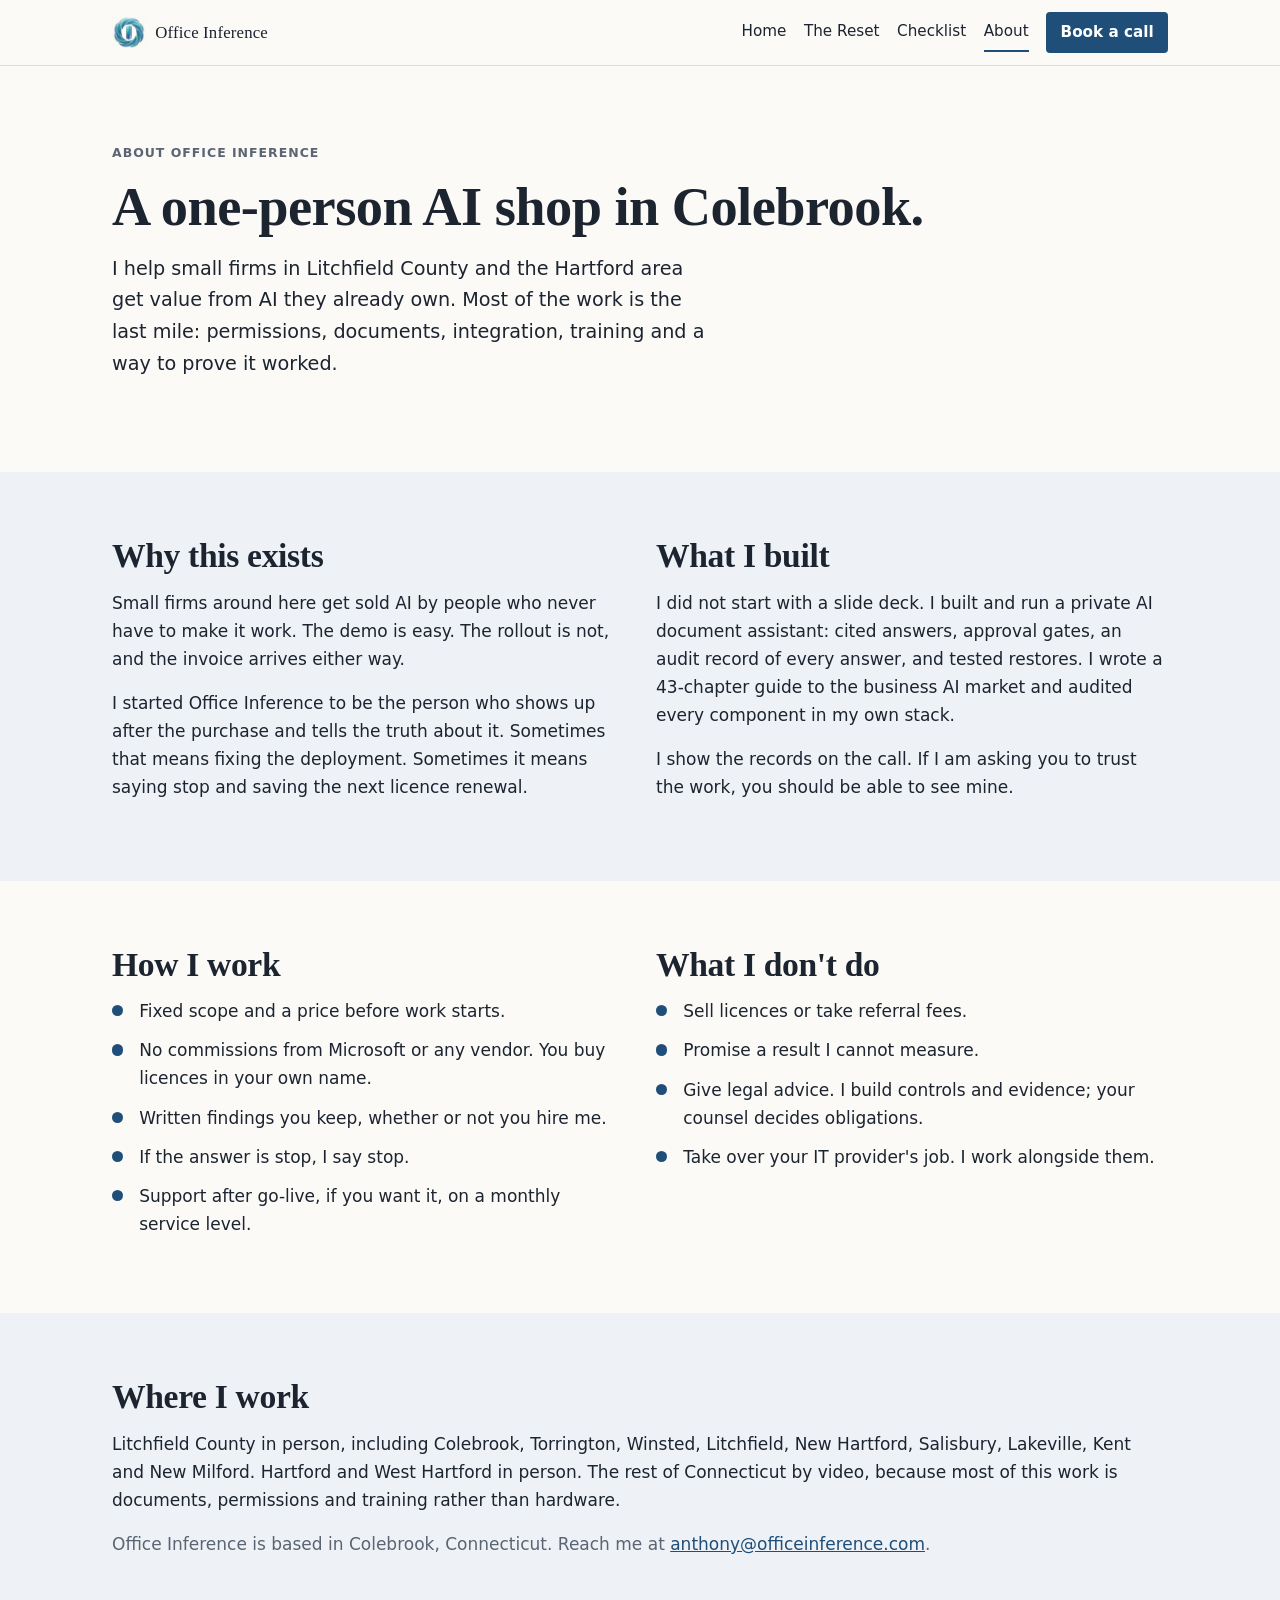
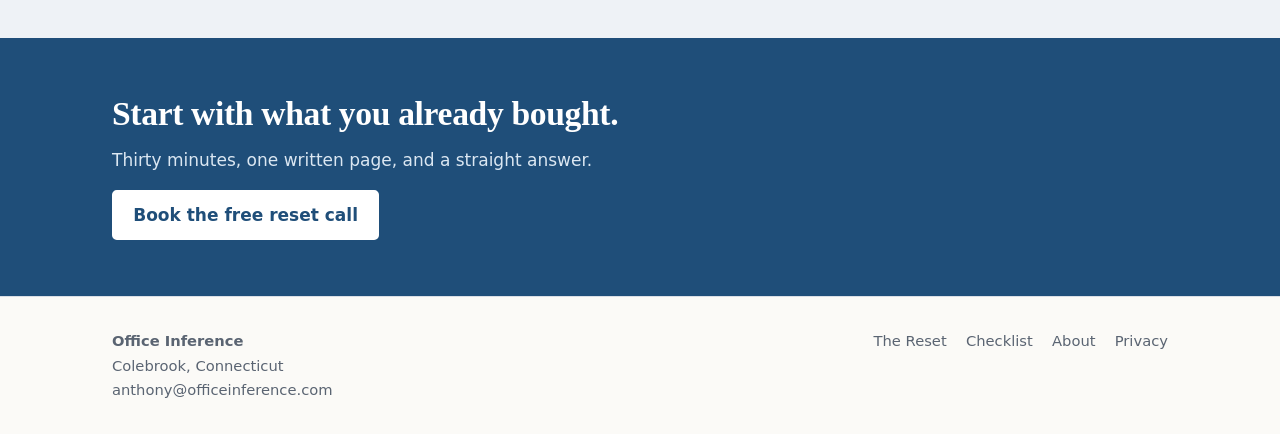
==== about/index.html @ 97ce5707 "Rebuild the site around the AI Reset campaign" ====
<!DOCTYPE html>
<html lang="en">
<head>
<meta charset="utf-8">
<meta name="viewport" content="width=device-width, initial-scale=1">
<title>About | Office Inference</title>
<meta name="description" content="Office Inference is a one-person AI shop in Colebrook, Connecticut. I help small firms get value from AI they already own, with fixed scope and no vendor commissions.">
<link rel="canonical" href="https://officeinference.com/about/">
<link rel="icon" href="/favicon.ico">
<link rel="stylesheet" href="/styles.css">
</head>
<body>
<a class="skip-link" href="#main">Skip to content</a>
<header class="site-header">
  <div class="wrap header-inner">
    <a class="brand-link" href="/">
      <img src="/brand/oi-logo-300.png" alt="Office Inference logo" width="300" height="300">
      <span class="brand-name">Office Inference</span>
    </a>
    <nav class="site-nav" aria-label="Main">
      <a href="/">Home</a>
      <a href="/ai-reset/">The Reset</a>
      <a href="/checklist/">Checklist</a>
      <a href="/about/" aria-current="page">About</a>
      <a class="nav-cta" href="/ai-reset/">Book a call</a>
    </nav>
  </div>
</header>

<main id="main">
  <section class="hero">
    <div class="wrap">
      <p class="eyebrow">About Office Inference</p>
      <h1>A one-person AI shop in Colebrook.</h1>
      <p class="lead">I help small firms in Litchfield County and the Hartford area get value from AI they already own. Most of the work is the last mile: permissions, documents, integration, training and a way to prove it worked.</p>
    </div>
  </section>

  <section class="block tint">
    <div class="wrap split">
      <div>
        <h2>Why this exists</h2>
        <p>Small firms around here get sold AI by people who never have to make it work. The demo is easy. The rollout is not, and the invoice arrives either way.</p>
        <p>I started Office Inference to be the person who shows up after the purchase and tells the truth about it. Sometimes that means fixing the deployment. Sometimes it means saying stop and saving the next licence renewal.</p>
      </div>
      <div>
        <h2>What I built</h2>
        <p>I did not start with a slide deck. I built and run a private AI document assistant: cited answers, approval gates, an audit record of every answer, and tested restores. I wrote a 43-chapter guide to the business AI market and audited every component in my own stack.</p>
        <p>I show the records on the call. If I am asking you to trust the work, you should be able to see mine.</p>
      </div>
    </div>
  </section>

  <section class="block">
    <div class="wrap split">
      <div>
        <h2>How I work</h2>
        <ul class="checklist">
          <li>Fixed scope and a price before work starts.</li>
          <li>No commissions from Microsoft or any vendor. You buy licences in your own name.</li>
          <li>Written findings you keep, whether or not you hire me.</li>
          <li>If the answer is stop, I say stop.</li>
          <li>Support after go-live, if you want it, on a monthly service level.</li>
        </ul>
      </div>
      <div>
        <h2>What I don't do</h2>
        <ul class="checklist">
          <li>Sell licences or take referral fees.</li>
          <li>Promise a result I cannot measure.</li>
          <li>Give legal advice. I build controls and evidence; your counsel decides obligations.</li>
          <li>Take over your IT provider's job. I work alongside them.</li>
        </ul>
      </div>
    </div>
  </section>

  <section class="block tint">
    <div class="wrap">
      <h2>Where I work</h2>
      <p>Litchfield County in person, including Colebrook, Torrington, Winsted, Litchfield, New Hartford, Salisbury, Lakeville, Kent and New Milford. Hartford and West Hartford in person. The rest of Connecticut by video, because most of this work is documents, permissions and training rather than hardware.</p>
      <p class="muted">Office Inference is based in Colebrook, Connecticut. Reach me at <a href="mailto:anthony@officeinference.com">anthony@officeinference.com</a>.</p>
    </div>
  </section>

  <section class="cta-band">
    <div class="wrap">
      <h2>Start with what you already bought.</h2>
      <p>Thirty minutes, one written page, and a straight answer.</p>
      <a class="button" href="/ai-reset/">Book the free reset call</a>
    </div>
  </section>
</main>

<footer class="site-footer">
  <div class="wrap footer-grid">
    <div>
      <strong>Office Inference</strong><br>
      Colebrook, Connecticut<br>
      <a href="mailto:anthony@officeinference.com">anthony@officeinference.com</a>
    </div>
    <nav class="footer-links" aria-label="Footer">
      <a href="/ai-reset/">The Reset</a>
      <a href="/checklist/">Checklist</a>
      <a href="/about/">About</a>
      <a href="/privacy/">Privacy</a>
    </nav>
  </div>
</footer>
</body>
</html>
---- styles.css ----
:root {
  --navy: #1f4e79;
  --navy-dark: #163a5a;
  --ink: #1c2430;
  --muted: #5a6472;
  --paper: #fbfaf7;
  --tint: #eef2f6;
  --line: #d9dee5;
  --white: #ffffff;
  --serif: Georgia, "Times New Roman", serif;
  --sans: system-ui, -apple-system, "Segoe UI", Roboto, "Helvetica Neue", Arial, sans-serif;
}

*, *::before, *::after { box-sizing: border-box; }

html { scroll-behavior: smooth; }

body {
  margin: 0;
  font-family: var(--sans);
  font-size: 1.0625rem;
  line-height: 1.65;
  color: var(--ink);
  background: var(--paper);
}

h1, h2, h3 {
  font-family: var(--serif);
  font-weight: 600;
  line-height: 1.2;
  margin: 0 0 0.75rem;
  letter-spacing: -0.01em;
}

h1 { font-size: clamp(2.1rem, 5vw, 3.4rem); }
h2 { font-size: clamp(1.5rem, 3vw, 2.1rem); }
h3 { font-size: 1.2rem; }
p { margin: 0 0 1rem; }
a { color: var(--navy); }
a:hover { color: var(--navy-dark); }

.skip-link {
  position: absolute; top: -4rem; left: 0.5rem; z-index: 50;
  background: var(--navy); color: var(--white); padding: 0.5rem 0.75rem;
}
.skip-link:focus { top: 0.5rem; }

.wrap { max-width: 70rem; margin-inline: auto; padding-inline: 1.25rem; }
@media (min-width: 45rem) { .wrap { padding-inline: 2rem; } }

.site-header {
  border-bottom: 1px solid var(--line);
  background: rgba(251, 250, 247, 0.96);
  position: sticky; top: 0; z-index: 30;
  backdrop-filter: blur(6px);
}
.header-inner {
  display: flex; flex-wrap: wrap; align-items: center; gap: 1rem 1.5rem;
  padding-block: 0.75rem;
}
.brand-link { display: inline-flex; align-items: center; gap: 0.6rem; text-decoration: none; color: var(--ink); }
.brand-link img { height: 2.1rem; width: auto; }
.brand-name { font-family: var(--serif); font-size: 1.05rem; letter-spacing: 0.01em; }
.site-nav { display: flex; flex-wrap: wrap; gap: 0.4rem 1.1rem; margin-left: auto; align-items: center; }
.site-nav a {
  text-decoration: none; color: var(--ink); font-size: 0.95rem; padding: 0.35rem 0;
  border-bottom: 2px solid transparent;
}
.site-nav a:hover, .site-nav a[aria-current="page"] { border-bottom-color: var(--navy); }
.site-nav .nav-cta {
  background: var(--navy); color: var(--white); padding: 0.5rem 0.9rem;
  border-radius: 0.25rem; border-bottom: 0; font-weight: 600;
}
.site-nav .nav-cta:hover { background: var(--navy-dark); color: var(--white); }

.hero { padding-block: clamp(2.5rem, 6vw, 5rem); }
.hero-grid { display: grid; gap: 2rem; grid-template-columns: 1fr; align-items: start; }
@media (min-width: 55rem) { .hero-grid { grid-template-columns: 1.25fr 0.75fr; gap: 3rem; } }
.eyebrow {
  text-transform: uppercase; letter-spacing: 0.08em; font-size: 0.78rem;
  color: var(--muted); margin: 0 0 0.75rem; font-weight: 600;
}
.hero p.lead { font-size: 1.2rem; color: var(--ink); max-width: 38rem; }
.hero .actions { display: flex; flex-wrap: wrap; gap: 0.75rem; margin-top: 1.5rem; }
.hero .small { color: var(--muted); font-size: 0.95rem; margin-top: 1rem; }

.button {
  display: inline-block; background: var(--navy); color: var(--white);
  text-decoration: none; padding: 0.8rem 1.2rem; border-radius: 0.3rem;
  font-weight: 600; border: 2px solid var(--navy); line-height: 1.2;
}
.button:hover { background: var(--navy-dark); border-color: var(--navy-dark); color: var(--white); }
.button.secondary { background: transparent; color: var(--navy); }
.button.secondary:hover { background: var(--tint); color: var(--navy-dark); }

.card {
  background: var(--white); border: 1px solid var(--line);
  border-radius: 0.5rem; padding: 1.4rem 1.5rem;
}
.card h2, .card h3 { margin-top: 0; }
.card .button { width: 100%; text-align: center; margin-top: 0.5rem; }

section.block { padding-block: clamp(2.5rem, 5vw, 4rem); }
section.block.tint { background: var(--tint); }
.section-head { max-width: 44rem; margin-bottom: 1.75rem; }
.section-head p { color: var(--muted); }

.grid-2 { display: grid; gap: 1rem; grid-template-columns: 1fr; }
@media (min-width: 45rem) { .grid-2 { grid-template-columns: 1fr 1fr; } }
.grid-4 { display: grid; gap: 1rem; grid-template-columns: 1fr; }
@media (min-width: 45rem) { .grid-4 { grid-template-columns: 1fr 1fr; } }
@media (min-width: 65rem) { .grid-4 { grid-template-columns: repeat(4, 1fr); } }

.item { background: var(--white); border: 1px solid var(--line); border-radius: 0.4rem; padding: 1.1rem 1.2rem; }
.item h3 { font-size: 1.05rem; margin-bottom: 0.35rem; }
.item p { margin: 0; color: var(--muted); font-size: 0.98rem; }

.steps { counter-reset: step; display: grid; gap: 1rem; }
.step { position: relative; padding-left: 3.2rem; }
.step::before {
  counter-increment: step; content: counter(step);
  position: absolute; left: 0; top: 0; width: 2.2rem; height: 2.2rem;
  border-radius: 50%; background: var(--navy); color: var(--white);
  display: grid; place-items: center; font-weight: 700; font-family: var(--sans);
}
.step h3 { margin-bottom: 0.25rem; }
.step p { margin: 0; color: var(--muted); }

.stats { display: grid; gap: 1rem; grid-template-columns: 1fr; }
@media (min-width: 45rem) { .stats { grid-template-columns: repeat(3, 1fr); } }
.stat { background: var(--white); border: 1px solid var(--line); border-radius: 0.4rem; padding: 1.2rem; }
.stat strong { display: block; font-family: var(--serif); font-size: 2rem; color: var(--navy); line-height: 1; margin-bottom: 0.4rem; }
.stat span { color: var(--muted); font-size: 0.95rem; }
.source-note { color: var(--muted); font-size: 0.85rem; margin-top: 1rem; }

.split { display: grid; gap: 2rem; grid-template-columns: 1fr; }
@media (min-width: 55rem) { .split { grid-template-columns: 1fr 1fr; } }

.checklist { list-style: none; padding: 0; margin: 0; }
.checklist li { padding-left: 1.7rem; position: relative; margin-bottom: 0.7rem; }
.checklist li::before { content: ""; position: absolute; left: 0; top: 0.5rem; width: 0.7rem; height: 0.7rem; background: var(--navy); border-radius: 50%; }

.faq details {
  background: var(--white); border: 1px solid var(--line); border-radius: 0.4rem;
  padding: 1rem 1.2rem; margin-bottom: 0.7rem;
}
.faq summary { cursor: pointer; font-weight: 600; }
.faq details p { margin: 0.7rem 0 0; color: var(--muted); }

.form-card { background: var(--white); border: 1px solid var(--line); border-radius: 0.5rem; padding: 1.5rem; }
.field { margin-bottom: 1rem; }
.field label { display: block; font-weight: 600; font-size: 0.95rem; margin-bottom: 0.3rem; }
.field .hint { font-weight: 400; color: var(--muted); font-size: 0.88rem; }
.field input, .field textarea, .field select {
  width: 100%; padding: 0.65rem 0.7rem; border: 1px solid var(--line); border-radius: 0.3rem;
  font: inherit; color: var(--ink); background: var(--white);
}
.field input:focus, .field textarea:focus, .field select:focus {
  outline: 3px solid rgba(31, 78, 121, 0.25); border-color: var(--navy);
}
.field textarea { min-height: 6rem; resize: vertical; }
.hp { position: absolute; left: -9999px; }
.form-note { color: var(--muted); font-size: 0.85rem; margin-top: 0.8rem; }

.cta-band { background: var(--navy); color: var(--white); padding-block: clamp(2.5rem, 5vw, 3.5rem); }
.cta-band h2 { color: var(--white); }
.cta-band p { color: #dbe7f2; max-width: 40rem; }
.cta-band .button { background: var(--white); color: var(--navy); border-color: var(--white); }
.cta-band .button:hover { background: var(--tint); }

.site-footer { border-top: 1px solid var(--line); padding-block: 2rem; color: var(--muted); font-size: 0.92rem; }
.footer-grid { display: flex; flex-wrap: wrap; gap: 1.5rem 2rem; justify-content: space-between; }
.footer-grid a { color: var(--muted); text-decoration: none; }
.footer-grid a:hover { color: var(--navy); }
.footer-links { display: flex; flex-wrap: wrap; gap: 0.5rem 1.2rem; }

.notice { background: #fff8e6; border: 1px solid #e6d39a; border-radius: 0.3rem; padding: 0.9rem 1rem; font-size: 0.95rem; }
.center { text-align: center; }
.mt-2 { margin-top: 2rem; }
.muted { color: var(--muted); }
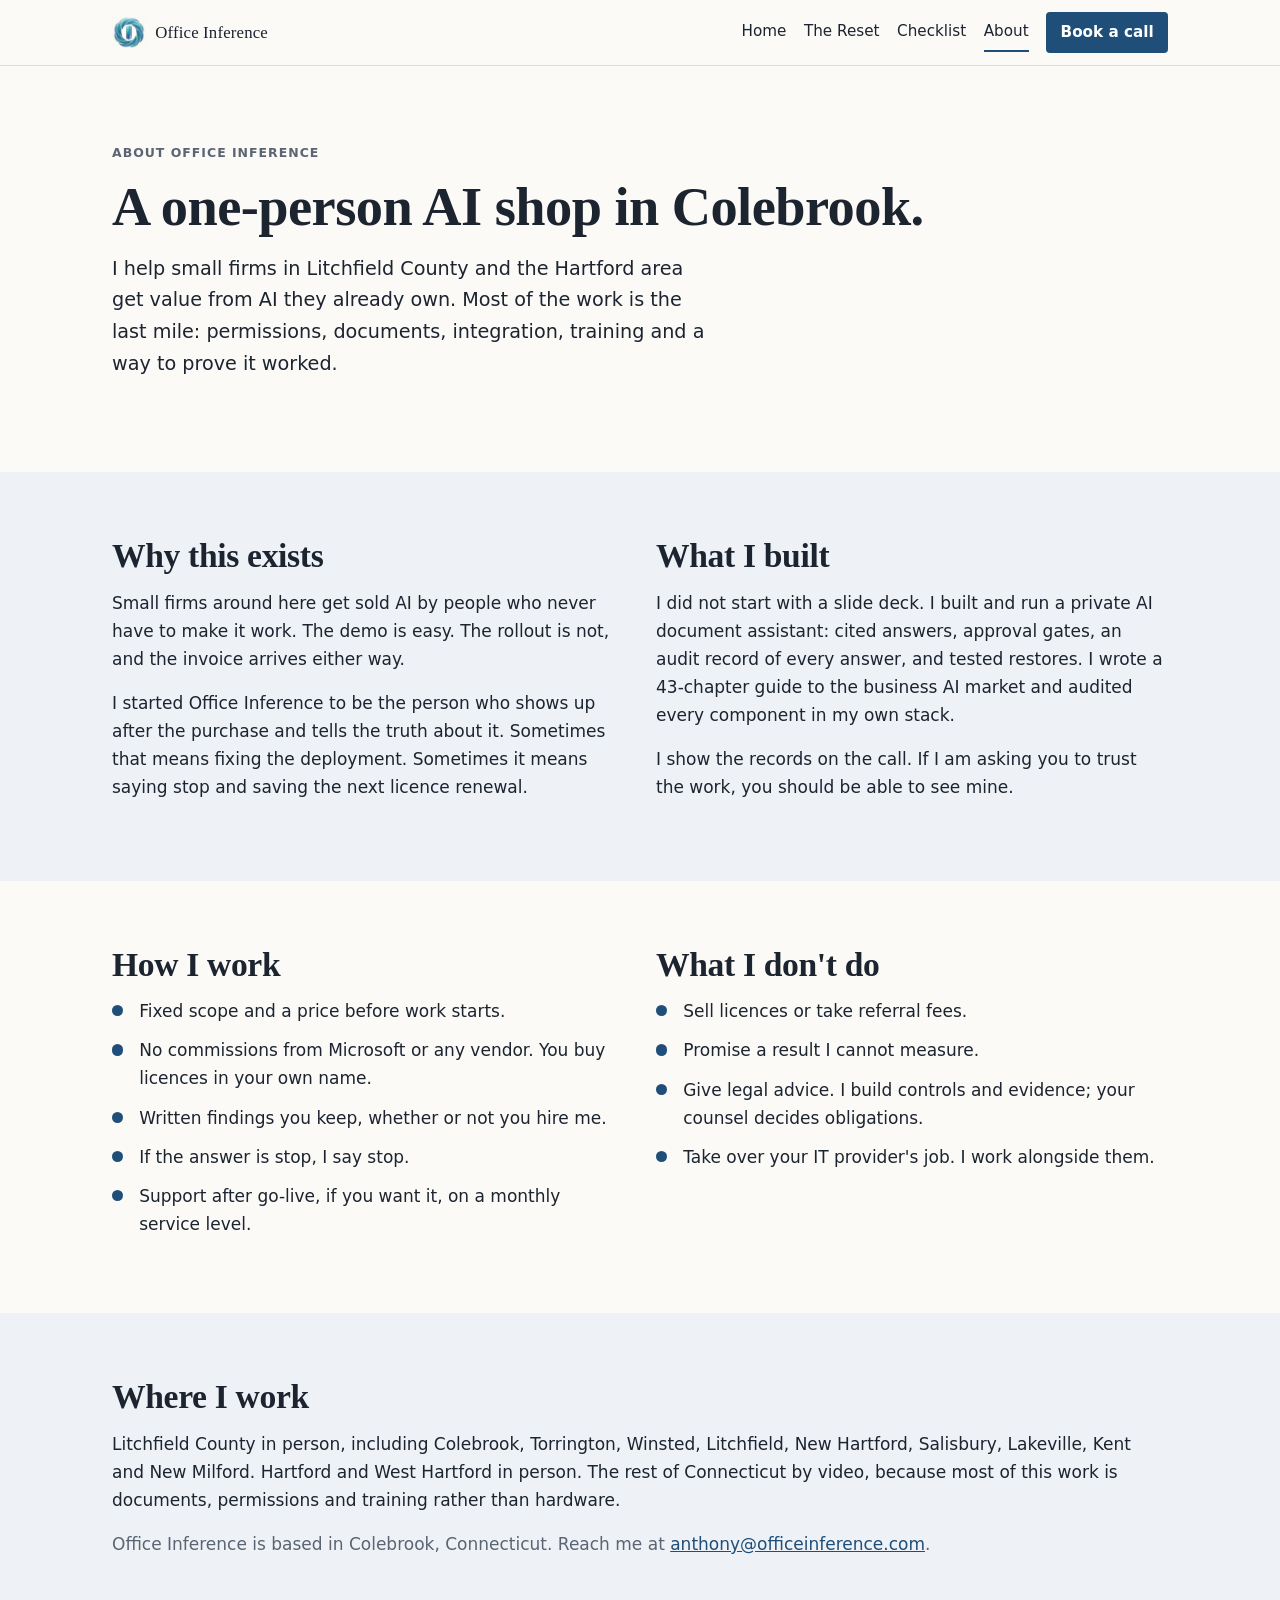
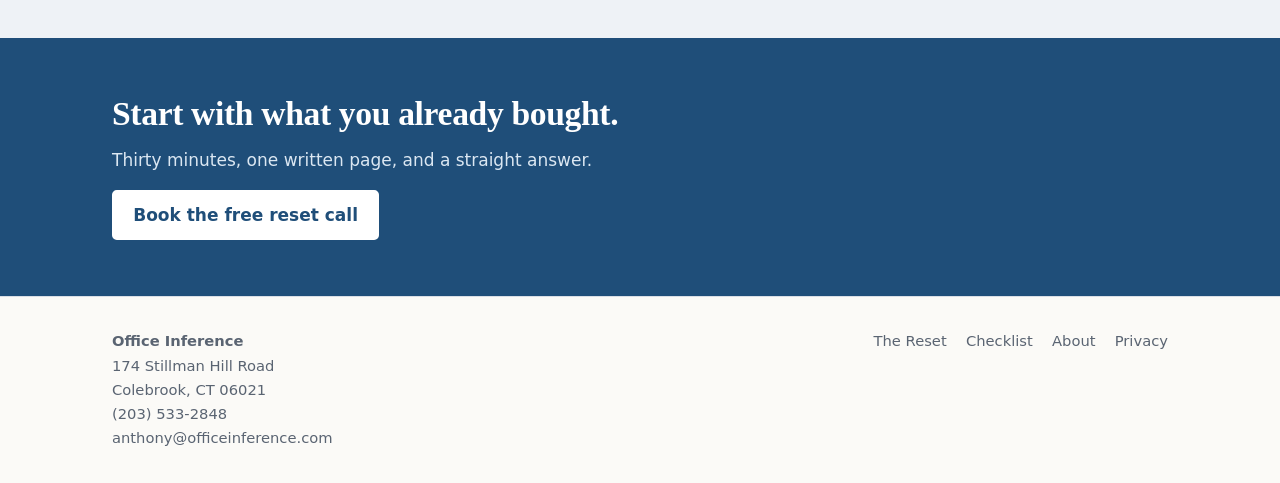
==== commit 3236a354: "Add the business address and phone to the site" ====
--- a/about/index.html
+++ b/about/index.html
@@ -96,7 +96,7 @@
   <div class="wrap footer-grid">
     <div>
       <strong>Office Inference</strong><br>
-      Colebrook, Connecticut<br>
+      174 Stillman Hill Road<br>Colebrook, CT 06021<br><a href="tel:+12035332848">(203) 533-2848</a><br>
       <a href="mailto:anthony@officeinference.com">anthony@officeinference.com</a>
     </div>
     <nav class="footer-links" aria-label="Footer">
